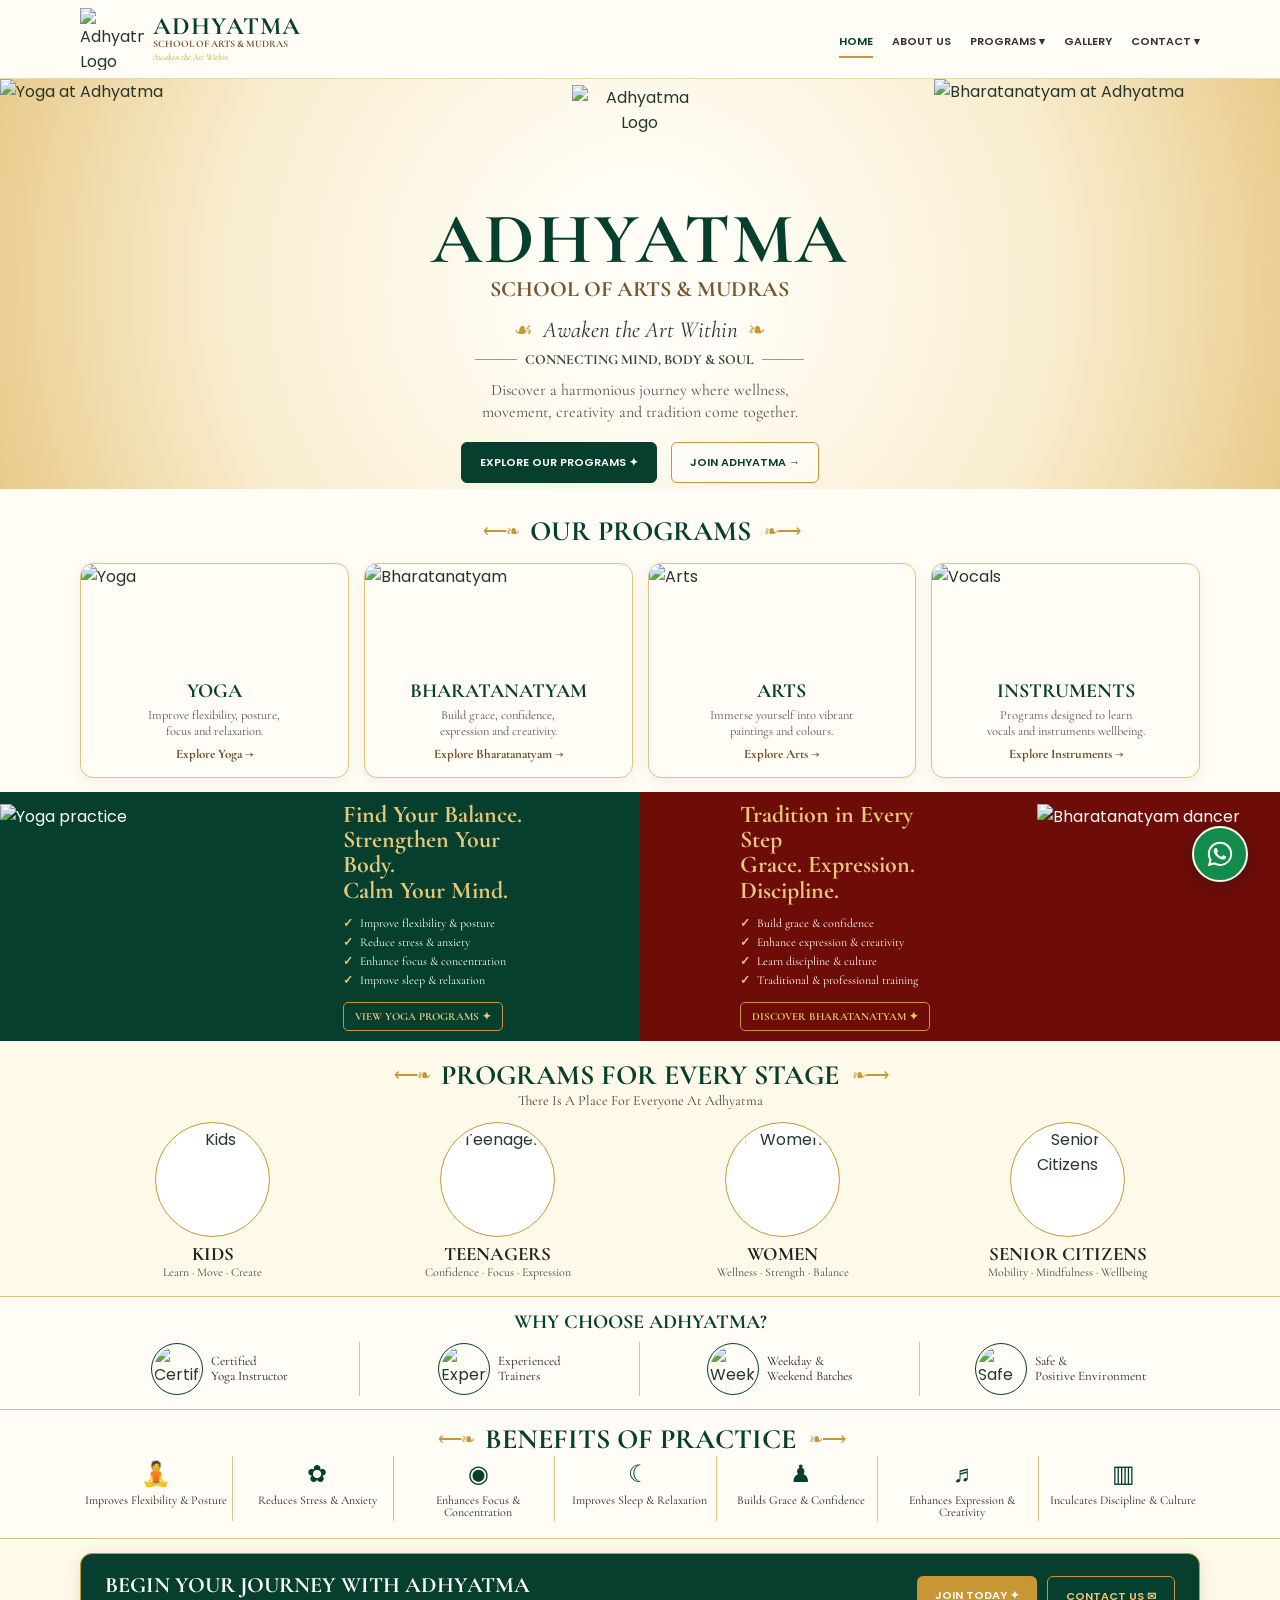
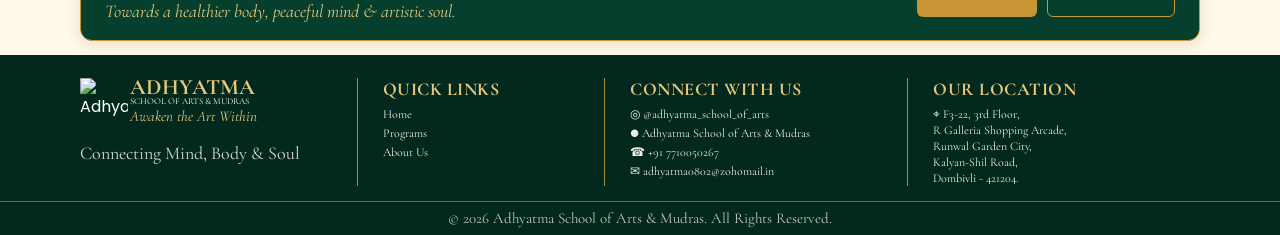
==== index.html @ d67752d2 "Add files via upload" ====
<!DOCTYPE html>
<html lang="en">
<head>
    <meta charset="UTF-8">
    <meta name="viewport" content="width=device-width, initial-scale=1.0">
    <title>Adhyatma School of Arts & Mudras</title>

    <link rel="preconnect" href="https://fonts.googleapis.com">
    <link rel="preconnect" href="https://fonts.gstatic.com" crossorigin>
    <link href="https://fonts.googleapis.com/css2?family=Cormorant+Garamond:wght@500;600;700&family=Poppins:wght@400;500;600;700&display=swap" rel="stylesheet">

    <link rel="stylesheet" href="style.css">
</head>
<body>

<!-- =====================================================
     HEADER
===================================================== -->
<header class="header">
    <div class="container navbar">
        <a href="index.html" class="logo">
            <img src="images/adhyatma_logo.png" alt="Adhyatma Logo">
            <div class="logo-text">
                <h2>ADHYATMA</h2>
                <span>SCHOOL OF ARTS &amp; MUDRAS</span>
                <small>Awaken the Art Within</small>
            </div>
        </a>

        <button class="menu-btn" type="button" onclick="toggleMenu()" aria-label="Toggle menu" aria-expanded="false">☰</button>

        <nav class="nav-links" aria-label="Main navigation">
            <a href="index.html" class="active" aria-current="page">HOME</a>
            <a href="about.html">ABOUT US</a>

            <div class="dropdown">
                <a href="#" class="dropbtn" aria-haspopup="true">PROGRAMS ▾</a>
                <div class="dropdown-menu">
                    <a href="yoga.html">YOGA</a>
                    <a href="bharatanatyam.html">BHARATANATYAM</a>
                    <a href="arts.html">ARTS</a>
                    <a href="instruments.html">INSTRUMENTS</a>
                </div>
            </div>

            <a href="gallery.html">GALLERY</a>
            
            <div class="dropdown">
                <a href="#" class="dropbtn" aria-haspopup="true">CONTACT ▾</a>
                <div class="dropdown-menu">
                    <a href="https://wa.me/917710050267?text=Hello%20Adhyatma%20School%20of%20Arts%20%26%20Mudras%2C%20I%20would%20like%20to%20know%20more%20about%20your%20programs." target="_blank">WhatsApp</a>
                    <a href="https://forms.gle/Y6gcfh5QdWSYf93k7" target="_blank">Register</a>
                </div>
            </div>
        </nav>
    </div>
</header>

<!-- =====================================================
     HERO
===================================================== -->
<section class="hero" id="home">
    <div class="hero-content">
        <div class="hero-image left-image">
            <img src="images/home-left-hero.png" alt="Yoga at Adhyatma">
        </div>

        <div class="hero-text">
            <img src="images/adhyatma_logo.png" alt="Adhyatma Logo" class="hero-logo">
            <h1>ADHYATMA</h1>
            <h3>SCHOOL OF ARTS &amp; MUDRAS</h3>

            <div class="tagline">
                <span>☙</span>
                <em>Awaken the Art Within</em>
                <span>❧</span>
            </div>

            <div class="connecting">
                <span></span>
                CONNECTING MIND, BODY &amp; SOUL
                <span></span>
            </div>

            <p>Discover a harmonious journey where wellness,<br class="desktop-only"> movement, creativity and tradition come together.</p>

            <div class="hero-buttons">
                <a href="#programs" class="btn primary">EXPLORE OUR PROGRAMS ✦</a>
                <a href="https://wa.me/917710050267?text=Hello%20Adhyatma%20School%20of%20Arts%20%26%20Mudras%2C%20I%20would%20like%20to%20know%20more%20about%20your%20programs." target="_blank" class="btn secondary">JOIN ADHYATMA →</a>
            </div>
        </div>

        <div class="hero-image right-image">
            <img src="images/home-right-hero.png" alt="Bharatanatyam at Adhyatma">
        </div>
    </div>
</section>

<!-- =====================================================
     PROGRAMS
===================================================== -->
<section class="programs" id="programs">
    <div class="container">
        <div class="section-title">
            <span>⟵ ❧</span>
            <h2>OUR PROGRAMS</h2>
            <span>❧ ⟶</span>
        </div>

        <div class="program-grid">
            <article class="program-card" id="yoga">
                <div class="card-image">
                    <img src="images/home-yoga.png" alt="Yoga">
                </div>
                <div class="card-content">
                    <h3>YOGA</h3>
                    <p>Improve flexibility, posture,<br>focus and relaxation.</p>
                    <a href="yoga.html">Explore Yoga →</a>
                </div>
            </article>

            <article class="program-card" id="bharatanatyam">
                <div class="card-image">
                    <img src="images/home-bharatanatyam.png" alt="Bharatanatyam">
                </div>
                <div class="card-content">
                    <h3>BHARATANATYAM</h3>
                    <p>Build grace, confidence,<br>expression and creativity.</p>
                    <a href="bharatanatyam.html">Explore Bharatanatyam →</a>
                </div>
            </article>

            <article class="program-card">
                <div class="card-image">
                    <img src="images/home-arts.png" alt="Arts">
                </div>
                <div class="card-content">
                    <h3>ARTS</h3>
                    <p>Immerse yourself into vibrant<br>paintings and colours.</p>
                    <a href="arts.html">Explore Arts →</a>
                </div>
            </article>

            <article class="program-card">
                <div class="card-image">
                    <img src="images/home-instruments.png" alt="Vocals">
                </div>
                <div class="card-content">
                    <h3>INSTRUMENTS</h3>
                    <p>Programs designed to learn<br>vocals and instruments wellbeing.</p>
                    <a href="instruments.html">Explore Instruments →</a>
                </div>
            </article>
        </div>
    </div>
</section>

<!-- =====================================================
     FEATURED PROGRAMS
===================================================== -->
<section class="feature-section" id="yoga-feature">
    <div class="feature-panel yoga-panel">
        <div class="feature-image">
            <img src="images/featured-yoga.png" alt="Yoga practice">
        </div>
        <div class="feature-content">
            <h2>Find Your Balance.<br>Strengthen Your Body.<br>Calm Your Mind.</h2>
            <ul>
                <li>Improve flexibility &amp; posture</li>
                <li>Reduce stress &amp; anxiety</li>
                <li>Enhance focus &amp; concentration</li>
                <li>Improve sleep &amp; relaxation</li>
            </ul>
            <a href="yoga.html" class="feature-btn">VIEW YOGA PROGRAMS ✦</a>
        </div>
    </div>

    <div class="feature-panel dance-panel" id="bharatanatyam-feature">
        <div class="feature-content">
            <h2>Tradition in Every Step<br>Grace. Expression.<br>Discipline.</h2>
            <ul>
                <li>Build grace &amp; confidence</li>
                <li>Enhance expression &amp; creativity</li>
                <li>Learn discipline &amp; culture</li>
                <li>Traditional &amp; professional training</li>
            </ul>
            <a href="bharatanatyam.html" class="feature-btn">DISCOVER BHARATANATYAM ✦</a>
        </div>
        <div class="feature-image">
            <img src="images/featured-bharatanatyam.png" alt="Bharatanatyam dancer">
        </div>
    </div>
</section>

<!-- =====================================================
     PROGRAMS FOR EVERY STAGE
===================================================== -->
<section class="stages" id="about">
    <div class="container">
        <div class="section-title compact-title">
            <span>⟵ ❧</span>
            <h2>PROGRAMS FOR EVERY STAGE</h2>
            <span>❧ ⟶</span>
        </div>
        <p class="stage-subtitle">There Is A Place For Everyone At Adhyatma</p>

        <div class="stage-grid">
            <article class="stage-card">
                <div class="stage-photo"><img src="images/kids-programs.png" alt="Kids"></div>
                <h3>KIDS</h3>
                <p>Learn · Move · Create</p>
            </article>
            <article class="stage-card">
                <div class="stage-photo"><img src="images/teenagers-programs.png" alt="Teenagers"></div>
                <h3>TEENAGERS</h3>
                <p>Confidence · Focus · Expression</p>
            </article>
            <article class="stage-card">
                <div class="stage-photo"><img src="images/womens-programs.png" alt="Women"></div>
                <h3>WOMEN</h3>
                <p>Wellness · Strength · Balance</p>
            </article>
            <article class="stage-card">
                <div class="stage-photo"><img src="images/seniorcitizen-programs.png" alt="Senior Citizens"></div>
                <h3>SENIOR CITIZENS</h3>
                <p>Mobility · Mindfulness · Wellbeing</p>
            </article>
        </div>
    </div>
</section>

<!-- =====================================================
     WHY CHOOSE
===================================================== -->
<section class="why-choose">
    <div class="container">
        <h2>WHY CHOOSE ADHYATMA?</h2>
        <div class="why-grid">
            <div class="why-item">
                <img src="images/icons/yoga.PNG" alt="Certified Yoga Instructor">
                <p>Certified<br>Yoga Instructor</p>
            </div>

            <div class="why-item">
                <img src="images/icons/trainers.PNG" alt="Experienced Trainers">
                <p>Experienced<br>Trainers</p>
            </div>

            <div class="why-item">
                <img src="images/icons/days.PNG" alt="Weekday and Weekend Batches">
                <p>Weekday &amp;<br>Weekend Batches</p>
            </div>

            <div class="why-item">
                <img src="images/icons/secure.PNG" alt="Safe and Positive Environment">
                <p>Safe &amp;<br>Positive Environment</p>
            </div>
        </div>
    </div>
</section>

<!-- =====================================================
     BENEFITS
===================================================== -->
<section class="benefits">
    <div class="container">
        <div class="section-title compact-title">
            <span>⟵ ❧</span>
            <h2>BENEFITS OF PRACTICE</h2>
            <span>❧ ⟶</span>
        </div>

        <div class="benefit-grid">
            <div class="benefit-item"><span>🧘</span><p>Improves Flexibility &amp; Posture</p></div>
            <div class="benefit-item"><span>✿</span><p>Reduces Stress &amp; Anxiety</p></div>
            <div class="benefit-item"><span>◉</span><p>Enhances Focus &amp; Concentration</p></div>
            <div class="benefit-item"><span>☾</span><p>Improves Sleep &amp; Relaxation</p></div>
            <div class="benefit-item"><span>♟</span><p>Builds Grace &amp; Confidence</p></div>
            <div class="benefit-item"><span>♬</span><p>Enhances Expression &amp; Creativity</p></div>
            <div class="benefit-item"><span>▥</span><p>Inculcates Discipline &amp; Culture</p></div>
        </div>
    </div>
</section>

<!-- =====================================================
     CTA
===================================================== -->
<section class="journey" id="contact">
    <div class="container journey-inner">
        <div>
            <h2>BEGIN YOUR JOURNEY WITH ADHYATMA</h2>
            <p>Towards a healthier body, peaceful mind &amp; artistic soul.</p>
        </div>
        <div class="journey-buttons">
            <a href="https://wa.me/917710050267?text=Hello%20Adhyatma%20School%20of%20Arts%20%26%20Mudras%2C%20I%20would%20like%20to%20know%20more%20about%20your%20programs." class="btn gold-btn" target="_blank" rel="noopener noreferrer">JOIN TODAY ✦</a>
            <a href="https://wa.me/917710050267?text=Hello%20Adhyatma%20School%20of%20Arts%20%26%20Mudras%2C%20I%20would%20like%20to%20know%20more%20about%20your%20programs." target="_blank"
             class="btn outline-gold">CONTACT US ✉</a>
        </div>
    </div>
</section>

<!-- =====================================================
     FOOTER
===================================================== -->
<footer>
    <div class="container footer-grid">
        <div class="footer-brand">
            <img src="images/adhyatma_logo.png" alt="Adhyatma Logo">
            <div>
                <strong>ADHYATMA</strong>
                <span>SCHOOL OF ARTS &amp; MUDRAS</span>
                <small>Awaken the Art Within</small>
            </div>
            <p>Connecting Mind, Body &amp; Soul</p>
        </div>

        <div class="footer-column">
            <h3>QUICK LINKS</h3>
            <a href="#home">Home</a>
            <a href="#programs">Programs</a>
            <a href="index.html#about">About Us</a>
        </div>

        <div class="footer-column">
            <h3>CONNECT WITH US</h3>
            <p>◎ @adhyatma_school_of_arts</p>
            <p>● Adhyatma School of Arts &amp; Mudras</p>
            <p>☎ +91 7710050267</p>
            <p>✉ adhyatma0802@zohomail.in</p>
        </div>

        <div class="footer-column location">
            <h3>OUR LOCATION</h3>
            <p>⌖ F3-22, 3rd Floor,<br>R Galleria Shopping Arcade,<br>Runwal Garden City,<br>Kalyan-Shil Road,<br>Dombivli - 421204.</p>
        </div>
    </div>

    <div class="copyright">© 2026 Adhyatma School of Arts &amp; Mudras. All Rights Reserved.</div>
</footer>

<script>
    const navLinks = document.querySelectorAll('.nav-links a:not(.enquire)');

    navLinks.forEach(function(link) {
        link.addEventListener('click', function() {
            navLinks.forEach(function(item) { item.classList.remove('active'); });
            this.classList.add('active');
            document.querySelector('.nav-links').classList.remove('show');
        });
    });

    function toggleMenu() {
        const menu = document.querySelector('.nav-links');
        const button = document.querySelector('.menu-btn');
        const isOpen = menu.classList.toggle('show');
        button.setAttribute('aria-expanded', String(isOpen));
    }
</script>

<a class="whatsapp-float" href="https://wa.me/917710050267?text=Hello%20Adhyatma%20School%20of%20Arts%20%26%20Mudras%2C%20I%20would%20like%20to%20know%20more%20about%20your%20programs." target="_blank" rel="noopener noreferrer" aria-label="Chat with Adhyatma on WhatsApp" title="Chat with us on WhatsApp">
    <svg viewBox="0 0 32 32" aria-hidden="true" focusable="false"><path fill="currentColor" d="M16.02 3C8.86 3 3.04 8.78 3.04 15.9c0 2.27.6 4.49 1.74 6.44L3 29l6.86-1.79a13.1 13.1 0 0 0 6.16 1.54h.01c7.15 0 12.97-5.79 12.97-12.9A12.8 12.8 0 0 0 16.02 3zm0 23.55h-.01a10.9 10.9 0 0 1-5.55-1.51l-.4-.24-4.07 1.06 1.09-3.94-.26-.41a10.65 10.65 0 0 1-1.66-5.61c0-5.96 4.89-10.81 10.87-10.81 2.9 0 5.63 1.13 7.68 3.18a10.7 10.7 0 0 1 3.18 7.64c0 5.96-4.88 10.81-10.87 10.81zm5.97-8.1c-.33-.16-1.94-.95-2.24-1.06-.3-.11-.52-.16-.74.16-.22.33-.85 1.06-1.04 1.28-.19.22-.38.25-.71.08-.33-.16-1.4-.51-2.66-1.63-.98-.87-1.64-1.94-1.83-2.27-.19-.33-.02-.51.14-.67.15-.15.33-.38.49-.57.16-.19.22-.33.33-.55.11-.22.06-.41-.03-.57-.08-.16-.74-1.77-1.01-2.42-.27-.64-.54-.55-.74-.56h-.63c-.22 0-.57.08-.87.41-.3.33-1.14 1.11-1.14 2.71s1.17 3.14 1.33 3.36c.16.22 2.3 3.5 5.57 4.91.78.34 1.39.55 1.86.7.78.25 1.49.22 2.05.13.63-.09 1.94-.79 2.21-1.55.27-.76.27-1.41.19-1.55-.08-.14-.3-.22-.63-.38z"/></svg>
</a>
</body>
</html>
---- style.css ----
/* =====================================================
   ADHYATMA WEBSITE — TARGET LAYOUT
   Pure HTML + CSS
===================================================== */

* {
    margin: 0;
    padding: 0;
    box-sizing: border-box;
}

html {
    scroll-behavior: smooth;
}

body {
    font-family: "Poppins", sans-serif;
    color: #26372f;
    background: #fff9e9;
}

img {
    max-width: 100%;
    display: block;
}

a {
    text-decoration: none;
    color: inherit;
}

:root {
    --green: #063f2e;
    --dark-green: #03291f;
    --gold: #c89635;
    --light-gold: #e6c77b;
    --cream: #fff9e9;
    --white: #fffdf5;
    --brown: #76552d;
    --red: #6e0c08;
}

.container {
    width: 92%;
    max-width: 1120px;
    margin: auto;
}

/* HEADER */
.header {
    background: #fffdf5;
    border-bottom: 1px solid #ead8ae;
    position: sticky;
    top: 0;
    z-index: 1000;
}

.navbar {
    min-height: 78px;
    display: flex;
    align-items: center;
    justify-content: space-between;
    gap: 18px;
}

.logo {
    display: flex;
    align-items: center;
    gap: 9px;
    min-width: 255px;
}

.logo img {
    width: 64px;
    height: 62px;
    object-fit: contain;
}

.logo h2 {
    color: var(--green);
    font-family: "Cormorant Garamond", serif;
    font-size: 25px;
    letter-spacing: 1px;
    line-height: .9;
}

.logo span {
    display: block;
    color: var(--brown);
    font-family: "Cormorant Garamond", serif;
    font-size: 10px;
    font-weight: 700;
}

.logo small {
    display: block;
    color: var(--gold);
    font-family: "Cormorant Garamond", serif;
    font-size: 9px;
    font-style: italic;
    margin-top: 2px;
}

.nav-links {
    display: flex;
    align-items: center;
    gap: 19px;
    font-size: 11px;
    font-weight: 600;
    white-space: nowrap;
}

.nav-links a {
    position: relative;
    padding: 29px 0 25px;
    color: #333;
    transition: .25s;
}

.nav-links a:hover,
.nav-links a.active {
    color: var(--green);
}

.nav-links a:not(.enquire)::after {
    content: "";
    position: absolute;
    left: 0;
    bottom: 17px;
    width: 0;
    height: 2px;
    background: var(--gold);
    transition: width .25s ease;
}

.nav-links a.active:not(.enquire)::after,
.nav-links a:hover:not(.enquire)::after {
    width: 100%;
}

/* DROPDOWN */
.dropdown {
    position: relative;
}

.dropdown>.dropbtn {
    display: block;
}

.dropdown-menu {
    position: absolute;
    top: 100%;
    left: 50%;
    transform: translateX(-50%);
    min-width: 180px;
    background: var(--white);
    border: 1px solid #ead8ae;
    border-radius: 0 0 8px 8px;
    box-shadow: 0 8px 20px rgba(0, 0, 0, .12);
    display: none;
    z-index: 2000;
}

.dropdown-menu a {
    display: block;
    padding: 11px 16px !important;
    color: #333 !important;
    font-size: 11px;
    border-bottom: 1px solid #eadfca;
}

.dropdown-menu a:last-child {
    border-bottom: 0;
}

.dropdown-menu a:hover {
    background: #fff9e9;
    color: var(--green) !important;
}

.dropdown-menu a::after {
    display: none !important;
}

.dropdown:hover .dropdown-menu,
.dropdown:focus-within .dropdown-menu {
    display: block;
}

.enquire {
    background: var(--green);
    color: #fff !important;
    padding: 12px 17px !important;
    border-radius: 6px;
}

.enquire:hover {
    background: #0b5940;
}

.menu-btn {
    display: none;
    background: var(--green);
    color: #fff;
    border: 0;
    font-size: 21px;
    padding: 7px 10px;
    border-radius: 5px;
    cursor: pointer;
}

/* Persistent WhatsApp contact shortcut, available while scrolling. */
.whatsapp-float {
    position: fixed;
    right: clamp(16px, 2.5vw, 32px);
    bottom: calc(18px + env(safe-area-inset-bottom, 0px));
    z-index: 900;
    display: grid;
    place-items: center;
    width: 56px;
    height: 56px;
    color: #fff;
    background: #128c4a;
    border: 2px solid #fffdf5;
    border-radius: 50%;
    box-shadow: 0 5px 18px rgba(0, 35, 24, .28);
    transition: transform .2s ease, background .2s ease, box-shadow .2s ease;
}

.whatsapp-float svg {
    display: block;
    width: 30px;
    height: 30px;
}

.whatsapp-float:hover,
.whatsapp-float:focus-visible {
    color: #fff;
    background: #075e36;
    transform: translateY(-3px);
    box-shadow: 0 8px 22px rgba(0, 35, 24, .34);
}

.whatsapp-float:focus-visible {
    outline: 3px solid var(--gold);
    outline-offset: 3px;
}

@media (max-width: 520px) {
    .whatsapp-float {
        right: 16px;
        bottom: calc(16px + env(safe-area-inset-bottom, 0px));
        width: 52px;
        height: 52px;
    }
}

/* HERO */
.hero {
    position: relative;
    overflow: hidden;
    background: radial-gradient(circle at center, #fffdf5 15%, #f9edcf 62%, #e8cb8b 100%);
}

.hero-content {
    width: 100%;
    min-height: 410px;
    display: grid;
    grid-template-columns: 27% 46% 27%;
    align-items: end;
}

.hero-image {
    height: 100%;
    display: flex;
    align-items: stretch;
    justify-content: center;
    overflow: hidden;
}

.hero-image img {
    width: 100%;
    height: 410px;
    object-fit: cover;
    /* Keep faces in frame when the side panels crop a portrait source. */
    object-position: center top;
}

.hero-text {
    text-align: center;
    align-self: center;
    padding: 0px 0px 0px;
    position: relative;
    z-index: 2;
}

.hero-logo {
    width: 135px;
    height: 130px;
    object-fit: contain;
    margin: 0 auto -3px;
}

.hero-text h1 {
    color: var(--green);
    font-family: "Cormorant Garamond", serif;
    font-size: clamp(50px, 5.6vw, 75px);
    line-height: .78;
    letter-spacing: 2px;
}

.hero-text h3 {
    color: var(--brown);
    font-family: "Cormorant Garamond", serif;
    font-size: 22px;
    margin-top: 8px;
}

.tagline {
    display: flex;
    justify-content: center;
    align-items: center;
    gap: 10px;
    margin: 12px 0 6px;
}

.tagline em {
    font-family: "Cormorant Garamond", serif;
    font-size: 23px;
}

.tagline span {
    color: var(--gold);
    font-size: 21px;
}

.connecting {
    display: flex;
    align-items: center;
    justify-content: center;
    gap: 8px;
    color: #39433d;
    font-family: "Cormorant Garamond", serif;
    font-weight: 700;
    font-size: 14px;
}

.connecting span {
    width: 42px;
    height: 1px;
    background: var(--gold);
}

.hero-text p {
    color: #555;
    font-family: "Cormorant Garamond", serif;
    font-size: 16px;
    line-height: 1.35;
    margin: 12px 0 18px;
}

.hero-buttons {
    display: flex;
    justify-content: center;
    gap: 14px;
}

.btn {
    display: inline-block;
    padding: 11px 18px;
    border-radius: 6px;
    font-size: 11px;
    font-weight: 600;
    transition: .25s;
}

.btn.primary {
    background: var(--green);
    color: #fff;
    border: 1px solid var(--green);
}

.btn.primary:hover {
    background: #0b5940;
    transform: translateY(-2px);
}

.btn.secondary {
    color: var(--green);
    background: rgba(255, 255, 255, .55);
    border: 1px solid var(--gold);
}

.btn.secondary:hover {
    background: #fff;
}

/* SECTION TITLES */
.section-title {
    display: flex;
    justify-content: center;
    align-items: center;
    gap: 13px;
    margin-bottom: 18px;
}

.section-title h2 {
    color: var(--green);
    font-family: "Cormorant Garamond", serif;
    font-size: 28px;
    line-height: 1;
}

.section-title span {
    color: var(--gold);
    font-size: 17px;
    letter-spacing: -3px;
}

.compact-title {
    margin-bottom: 3px;
}

/* PROGRAMS */
.programs {
    padding: 28px 0 14px;
    background: var(--white);
}

.program-grid {
    display: grid;
    grid-template-columns: repeat(4, 1fr);
    gap: 15px;
}

.program-card {
    overflow: hidden;
    border: 1px solid #dfc47e;
    border-radius: 13px;
    background: #fffdf6;
    box-shadow: 0 4px 15px rgba(76, 53, 19, .07);
    transition: .25s;
}

.program-card:hover {
    transform: translateY(-4px);
    box-shadow: 0 9px 22px rgba(76, 53, 19, .13);
}

.card-image {
    height: 105px;
    position: relative;
    overflow: hidden;
}

.card-image img {
    width: 100%;
    height: 100%;
    object-fit: cover;
    transition: .4s;
}

.program-card:hover .card-image img {
    transform: scale(1.04);
}

.card-icon {
    position: absolute;
    top: 9px;
    left: 9px;
    width: 39px;
    height: 39px;
    display: grid;
    place-items: center;
    border-radius: 50%;
    background: var(--green);
    color: var(--light-gold);
    border: 2px solid var(--gold);
    font-size: 17px;
}

.card-content {
    text-align: center;
    padding: 10px 8px 12px;
}

.card-content h3 {
    color: var(--green);
    font-family: "Cormorant Garamond", serif;
    font-size: 20px;
    margin-bottom: 4px;
}

.card-content p {
    color: #555;
    font-family: "Cormorant Garamond", serif;
    font-size: 12.5px;
    line-height: 1.3;
    min-height: 33px;
}

.card-content a {
    display: inline-block;
    margin-top: 6px;
    color: #684a29;
    font-family: "Cormorant Garamond", serif;
    font-size: 13px;
    font-weight: 700;
}

.card-content a:hover {
    color: var(--green);
}

/* FEATURE PANELS */
.feature-section {
    display: grid;
    grid-template-columns: 1fr 1fr;
}

.feature-panel {
    min-height: 225px;
    display: flex;
    overflow: hidden;
    justify-content: center;
    align-items: center;
    align-content: center;
}

.yoga-panel {
    background: var(--green);
    color: #fff;
}

.dance-panel {
    background: var(--red);
    color: #fff;
}

.feature-image {
    width: 38%;
    height: 225px;
    display: flex;
    align-items: flex-end;
    justify-content: center;
    flex-shrink: 0;
    overflow: hidden;
}

.feature-image img {
    width: 100%;
    height: 100%;
    object-fit: cover;
    /* Featured portraits are tall; anchor the crop at the top to protect heads. */
    object-position: center top;
}

.feature-content {
    padding: 10px 100px;
}

.feature-content h2 {
    color: var(--light-gold);
    font-family: "Cormorant Garamond", serif;
    font-size: 24px;
    line-height: 1.05;
    margin-bottom: 11px;
}

.feature-content ul {
    list-style: none;
    margin-bottom: 11px;
}

.feature-content li {
    font-family: "Cormorant Garamond", serif;
    font-size: 12px;
    line-height: 1.6;
}

.feature-content li::before {
    content: "✓";
    color: var(--light-gold);
    font-weight: 700;
    margin-right: 7px;
}

.feature-btn {
    display: inline-block;
    border: 1px solid var(--gold);
    color: var(--light-gold);
    padding: 7px 11px;
    border-radius: 5px;
    font-family: "Cormorant Garamond", serif;
    font-size: 11px;
    font-weight: 700;
}

.feature-btn:hover {
    background: rgba(255, 255, 255, .08);
}

/* STAGES */
.stages {
    background: #fff9e9;
    padding: 20px 0 17px;
    text-align: center;
}

.stage-subtitle {
    font-family: "Cormorant Garamond", serif;
    color: #444;
    font-size: 14px;
    margin-bottom: 13px;
}

.stage-grid {
    display: grid;
    grid-template-columns: repeat(4, 1fr);
    gap: 20px;
}

.stage-card {
    text-align: center;
}

.stage-photo {
    width: 115px;
    height: 115px;
    border-radius: 50%;
    overflow: hidden;
    border: 1px solid var(--gold);
    margin: 0 auto 5px;
    padding: 4px;
    background: #fff;
}

.stage-photo img {
    width: 100%;
    height: 100%;
    border-radius: 50%;
    object-fit: cover;
}

.stage-card h3 {
    color: #222;
    font-family: "Cormorant Garamond", serif;
    font-size: 19px;
}

.stage-card p {
    color: #444;
    font-family: "Cormorant Garamond", serif;
    font-size: 12px;
}

/* WHY CHOOSE */
.why-choose {
    border-top: 1px solid #dfc47e;
    border-bottom: 1px solid #dfc47e;
    background: #fffdf5;
    padding: 13px 0;
}

.why-choose h2 {
    text-align: center;
    color: var(--green);
    font-family: "Cormorant Garamond", serif;
    font-size: 20px;
    margin-bottom: 8px;
}

.why-grid {
    display: grid;
    grid-template-columns: repeat(4, 1fr);
}

.why-item {
    display: flex;
    align-items: center;
    justify-content: center;
    gap: 8px;
    min-height: 54px;
    border-right: 1px solid #dfc47e;
}

.why-item:last-child {
    border-right: 0;
}

.why-item img {
    width: 52px;
    height: 52px;
    border: 1px solid var(--green);
    border-radius: 50%;
    object-fit: cover;
    padding: 2px;
    background: #fffdf5;
    flex-shrink: 0;
}

.why-item p {
    font-family: "Cormorant Garamond", serif;
    font-size: 13px;
    color: #222;
    line-height: 1.1;
}

/* BENEFITS */
.benefits {
    background: #fffdf5;
    padding: 15px 0 17px;
    border-bottom: 1px solid #dfc47e;
}

.benefit-grid {
    display: grid;
    grid-template-columns: repeat(7, 1fr);
    gap: 8px;
}

.benefit-item {
    text-align: center;
    border-right: 1px solid #dfc47e;
    min-height: 65px;
}

.benefit-item:last-child {
    border-right: 0;
}

.benefit-item span {
    display: block;
    color: var(--green);
    font-size: 24px;
    margin-bottom: 3px;
}

.benefit-item p {
    color: #222;
    font-family: "Cormorant Garamond", serif;
    font-size: 12px;
    line-height: 1.08;
}

/* JOURNEY CTA */
.journey {
    padding: 14px 0;
    background: #fff9e9;
}

.journey-inner {
    border: 1px solid var(--gold);
    border-radius: 12px;
    background: var(--green);
    color: #fff;
    min-height: 88px;
    padding: 15px 24px;
    display: flex;
    align-items: center;
    justify-content: space-between;
    gap: 20px;
    box-shadow: 0 4px 15px rgba(76, 53, 19, .13);
}

.journey h2 {
    font-family: "Cormorant Garamond", serif;
    font-size: 22px;
}

.journey p {
    color: var(--light-gold);
    font-family: "Cormorant Garamond", serif;
    font-size: 18px;
    font-style: italic;
    margin-top: 2px;
}

.journey-buttons {
    display: flex;
    gap: 10px;
}

.gold-btn {
    background: var(--gold);
    color: #fff;
}

.outline-gold {
    color: var(--light-gold);
    border: 1px solid var(--gold);
}

/* FOOTER */
footer {
    background: var(--dark-green);
    color: #fff;
    padding: 23px 0 8px;
}

.footer-grid {
    display: grid;
    grid-template-columns: 1.25fr 1fr 1.25fr 1.2fr;
    gap: 25px;
}

.footer-brand {
    padding-right: 20px;
    border-right: 1px solid #a68b45;
}

.footer-brand>div {
    display: flex;
    flex-direction: column;
    margin-left: 50px;
    margin-top: -47px;
}

.footer-brand img {
    width: 48px;
    height: 48px;
    object-fit: contain;
}

.footer-brand strong {
    color: var(--light-gold);
    font-family: "Cormorant Garamond", serif;
    font-size: 22px;
    line-height: .8;
}

.footer-brand span {
    font-family: "Cormorant Garamond", serif;
    font-size: 9px;
}

.footer-brand small {
    color: var(--light-gold);
    font-family: "Cormorant Garamond", serif;
    font-size: 15px;
    font-style: italic;
}

.footer-brand p {
    margin-top: 17px;
    color: #d5d8ce;
    font-family: "Cormorant Garamond", serif;
    font-size: 18px;
}

.footer-column {
    padding-right: 15px;
    border-right: 1px solid #a68b45;
    display: flex;
    flex-direction: column;
    gap: 3px;
}

.footer-column:last-child {
    border-right: 0;
}

.footer-column h3 {
    color: var(--light-gold);
    font-family: "Cormorant Garamond", serif;
    font-size: 18px;
    letter-spacing: .5px;
    margin-bottom: 3px;
}

.footer-column a,
.footer-column p {
    color: #eee;
    font-family: "Cormorant Garamond", serif;
    font-size: 12px;
    line-height: 1.35;
}

.footer-column a:hover {
    color: var(--light-gold);
}

.location p {
    line-height: 1.35;
}

.copyright {
    text-align: center;
    border-top: 1px solid #526d61;
    margin-top: 15px;
    padding-top: 7px;
    color: #bfc7c0;
    font-family: "Cormorant Garamond", serif;
    font-size: 15px;
}

/* TABLET */
@media (max-width: 1050px) {
    .nav-links {
        gap: 12px;
        font-size: 10px;
    }

    .logo {
        min-width: 225px;
    }

    .logo img {
        width: 58px;
        height: 58px;
    }

    .hero-content {
        grid-template-columns: 25% 50% 25%;
    }

    .hero-image img {
        height: 365px;
    }

    .hero-text h1 {
        font-size: 58px;
    }

    .feature-section {
        grid-template-columns: 1fr;
    }

    .feature-panel {
        min-height: 220px;
    }

    .stage-grid {
        gap: 10px;
    }
}

/* MOBILE */
@media (max-width: 800px) {
    .navbar {
        min-height: 70px;
    }

    .menu-btn {
        display: block;
    }

    .nav-links {
        display: none;
        position: absolute;
        top: 70px;
        left: 0;
        width: 100%;
        padding: 12px 6%;
        background: var(--white);
        box-shadow: 0 8px 20px rgba(0, 0, 0, .1);
        flex-direction: column;
        align-items: stretch;
        gap: 0;
    }

    .nav-links.show {
        display: flex;
    }

    .nav-links a {
        padding: 12px 5px;
        border-bottom: 1px solid #eadfca;
    }

    .nav-links a:not(.enquire)::after {
        bottom: 4px;
    }

    .nav-links .enquire {
        margin-top: 8px;
        text-align: center;
    }

    .dropdown {
        width: 100%;
    }

    .dropdown-menu {
        position: static;
        transform: none;
        width: 100%;
        min-width: 0;
        border: 0;
        border-radius: 0;
        box-shadow: none;
        background: #fffdf5;
    }

    .dropdown:hover .dropdown-menu,
    .dropdown:focus-within .dropdown-menu {
        display: block;
    }

    .dropdown-menu a {
        padding: 10px 20px !important;
        font-size: 10px;
        border-bottom: 1px solid #eadfca;
    }

    .hero-content {
        grid-template-columns: repeat(2, minmax(0, 1fr));
        min-height: 0;
        align-items: stretch;
    }

    .hero-text {
        grid-row: 1;
        grid-column: 1 / -1;
        padding: 28px 10px 22px;
    }

    .hero-logo {
        width: 125px;
        height: 120px;
    }

    .hero-text h1 {
        font-size: 52px;
    }

    .hero-image {
        height: clamp(155px, 46vw, 240px);
    }

    .hero-image img {
        height: 100%;
        object-fit: cover;
        object-position: center top;
    }

    .left-image {
        grid-row: 2;
        grid-column: 1;
    }

    .right-image {
        grid-row: 2;
        grid-column: 2;
    }

    .desktop-only {
        display: none;
    }

    .program-grid {
        grid-template-columns: repeat(2, 1fr);
    }

    .feature-section {
        grid-template-columns: 1fr;
    }

    .feature-panel {
        min-height: 235px;
    }

    .feature-image {
        width: 38%;
        height: 235px;
    }

    .feature-content {
        padding: 18px 15px;
    }

    .feature-content h2 {
        font-size: 22px;
    }

    .stage-grid {
        grid-template-columns: repeat(2, 1fr);
        row-gap: 20px;
    }

    .why-grid {
        grid-template-columns: repeat(2, 1fr);
    }

    .why-item {
        flex-direction: column;
        align-items: center;
        justify-content: center;
        gap: 5px;
        min-width: 0;
        padding: 10px 8px;
    }

    .why-item img {
        width: 48px;
        height: 48px;
    }

    .why-item p {
        min-width: 0;
        max-width: 14ch;
        text-align: center;
    }

    .why-item:nth-child(2) {
        border-right: 0;
    }

    .why-item:nth-child(-n+2) {
        border-bottom: 1px solid #dfc47e;
    }

    .benefit-grid {
        grid-template-columns: repeat(4, 1fr);
        row-gap: 10px;
    }

    .benefit-item:nth-child(4) {
        border-right: 0;
    }

    .benefit-item:nth-child(5),
    .benefit-item:nth-child(6),
    .benefit-item:nth-child(7) {
        border-top: 1px solid #dfc47e;
        padding-top: 8px;
    }

    .about-content {
        grid-template-columns: 1fr;
        gap: 20px;
    }

    .journey-inner {
        flex-direction: column;
        text-align: center;
    }

    .footer-grid {
        grid-template-columns: repeat(2, 1fr);
    }

    .footer-brand {
        border-right: 1px solid #a68b45;
    }

    .footer-column:nth-child(2) {
        border-right: 0;
    }
}

/* SMALL MOBILE */
@media (max-width: 520px) {
    .container {
        width: 90%;
    }

    .logo {
        min-width: 0;
    }

    .logo img {
        width: 52px;
        height: 52px;
    }

    .logo h2 {
        font-size: 20px;
    }

    .logo span {
        font-size: 8px;
    }

    .logo small {
        font-size: 7px;
    }

    .card-image {
        height: clamp(150px, 45vw, 190px);
    }

    .hero-text h1 {
        font-size: 45px;
    }

    .hero-text h3 {
        font-size: 18px;
    }

    .tagline em {
        font-size: 20px;
    }

    .hero-text p {
        font-size: 15px;
    }

    .hero-buttons {
        flex-direction: column;
        width: 82%;
        margin: auto;
    }

    .program-grid {
        grid-template-columns: 1fr;
    }

    .feature-panel {
        min-height: 0;
        flex-direction: column;
    }

    .feature-image {
        width: 100%;
        height: clamp(190px, 56vw, 250px);
        flex: 0 0 auto;
    }

    .feature-content {
        width: 100%;
        padding: 22px clamp(20px, 7vw, 34px) 24px;
    }

    .dance-panel .feature-image {
        order: -1;
    }

    .feature-content h2 {
        font-size: clamp(20px, 5.4vw, 24px);
        line-height: 1.08;
    }

    .feature-content li {
        font-size: 14px;
    }

    .feature-btn {
        font-size: 11px;
        padding: 9px 12px;
    }

    .section-title h2 {
        font-size: 23px;
    }

    .stage-photo {
        width: 100px;
        height: 100px;
    }

    .benefit-grid {
        grid-template-columns: repeat(2, 1fr);
        column-gap: 10px;
        row-gap: 6px;
    }

    .benefit-item {
        display: flex;
        align-items: center;
        justify-content: flex-start;
        gap: 8px;
        min-width: 0;
        min-height: 68px;
        border-right: 0;
        border-bottom: 1px solid #dfc47e;
        padding: 8px 4px;
        text-align: left;
    }

    .benefit-item span {
        flex: 0 0 32px;
        width: 32px;
        margin: 0;
        font-size: 23px;
        text-align: center;
    }

    .benefit-item p {
        min-width: 0;
        font-size: 12px;
        line-height: 1.2;
    }

    .benefit-item:last-child {
        grid-column: 1 / -1;
        border-bottom: 0;
        justify-content: center;
    }

    .benefit-item:last-child p {
        flex: 0 1 auto;
    }

    .benefit-item:last-child span {
        flex-basis: 32px;
    }

    .footer-grid {
        grid-template-columns: 1fr;
    }

    .footer-brand,
    .footer-column {
        border-right: 0;
        border-bottom: 1px solid #a68b45;
        padding-bottom: 12px;
    }

    .journey h2 {
        font-size: 20px;
    }

    .journey p {
        font-size: 16px;
    }

    .journey-buttons {
        flex-direction: column;
        width: 100%;
    }
}

@media (max-width: 360px) {
    .why-grid {
        grid-template-columns: 1fr;
    }

    .why-item,
    .why-item:nth-child(2) {
        border-right: 0;
    }

    .why-item:not(:last-child) {
        border-bottom: 1px solid #dfc47e;
    }

    .benefit-grid {
        grid-template-columns: 1fr;
    }

    .benefit-item:last-child {
        grid-column: auto;
    }

    .hero-image {
        height: 145px;
    }

    .hero-text {
        padding-inline: 8px;
    }

    .hero-buttons {
        width: 94%;
    }
}

@media (max-width: 800px) {
    .header .navbar .nav-links a:not(.enquire)::after {
        left: 5px;
        bottom: 4px;
    }

    .header .navbar .nav-links a.active:not(.enquire)::after,
    .header .navbar .nav-links a:hover:not(.enquire)::after {
        width: 44px;
    }

    .nav-links .whatsapp-nav {
        align-self: flex-start;
        width: 44px;
        height: 44px;
        margin: 12px 0 4px;
        padding: 0 !important;
    }
}

/* Keep full-bleed sections from becoming oversized on 4K and ultra-wide screens. */
@media (min-width: 1800px) {
    .container {
        max-width: 1500px;
    }

    .hero-content {
        max-width: 2000px;
        margin-inline: auto;
    }

    .feature-section {
        max-width: 2400px;
        margin-inline: auto;
    }

    .feature-panel {
        min-height: clamp(320px, 20vw, 440px);
    }

    .feature-image {
        height: clamp(320px, 20vw, 440px);
    }

    .feature-content {
        padding: 24px clamp(24px, 3vw, 64px);
    }

    .feature-content h2 {
        font-size: clamp(26px, 1.55vw, 36px);
    }

    .feature-content li {
        font-size: clamp(14px, .72vw, 17px);
    }

    .yoga-hero,
    .bharat-hero,
    .arts-hero,
    .instrument-hero,
    .about-hero {
        max-width: 2200px;
        margin-inline: auto;
    }
}
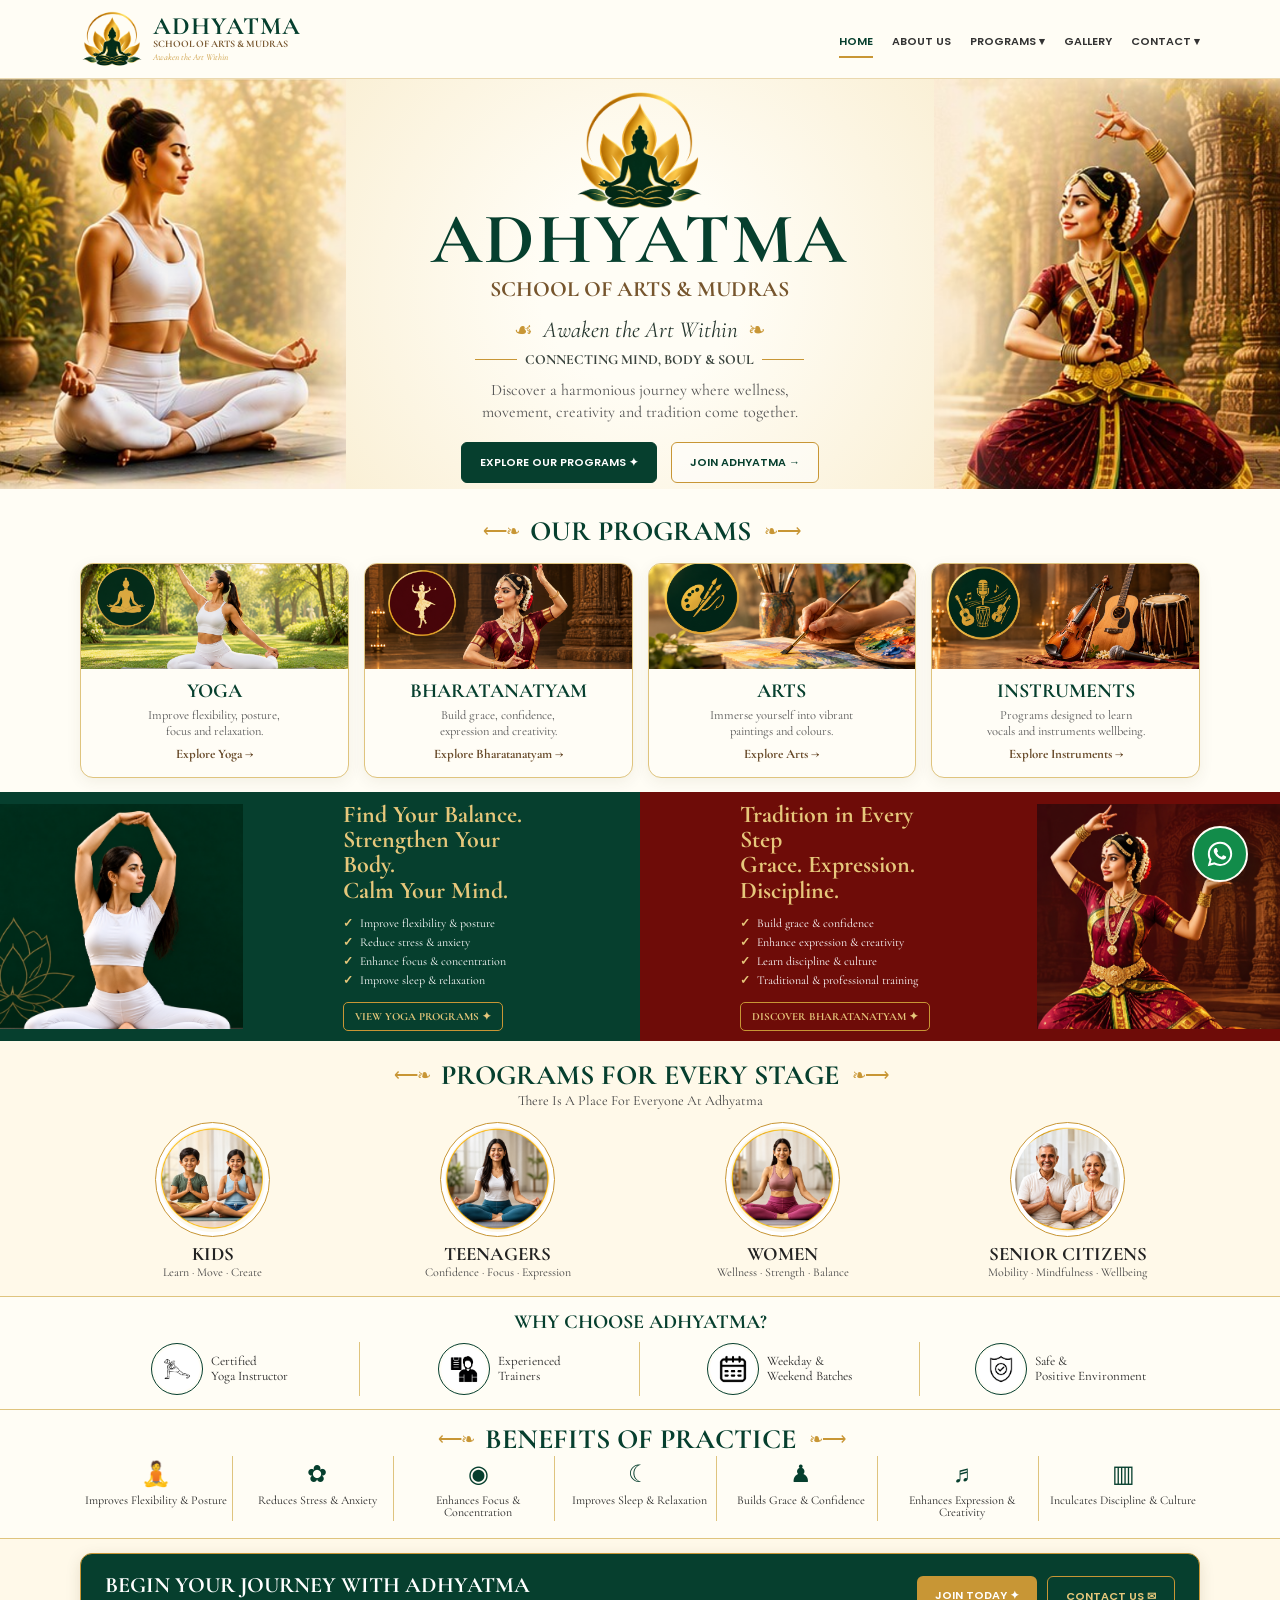
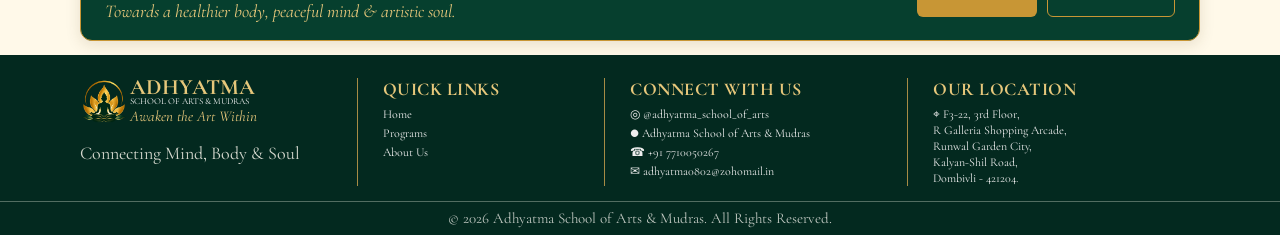
==== commit 2e8be692: "Update index.html" ====
--- a/index.html
+++ b/index.html
@@ -237,22 +237,22 @@
         <h2>WHY CHOOSE ADHYATMA?</h2>
         <div class="why-grid">
             <div class="why-item">
-                <img src="images/icons/yoga.PNG" alt="Certified Yoga Instructor">
+                <img src="images/icons/yoga.png" alt="Certified Yoga Instructor">
                 <p>Certified<br>Yoga Instructor</p>
             </div>
 
             <div class="why-item">
-                <img src="images/icons/trainers.PNG" alt="Experienced Trainers">
+                <img src="images/icons/trainers.png" alt="Experienced Trainers">
                 <p>Experienced<br>Trainers</p>
             </div>
 
             <div class="why-item">
-                <img src="images/icons/days.PNG" alt="Weekday and Weekend Batches">
+                <img src="images/icons/days.png" alt="Weekday and Weekend Batches">
                 <p>Weekday &amp;<br>Weekend Batches</p>
             </div>
 
             <div class="why-item">
-                <img src="images/icons/secure.PNG" alt="Safe and Positive Environment">
+                <img src="images/icons/secure.png" alt="Safe and Positive Environment">
                 <p>Safe &amp;<br>Positive Environment</p>
             </div>
         </div>
